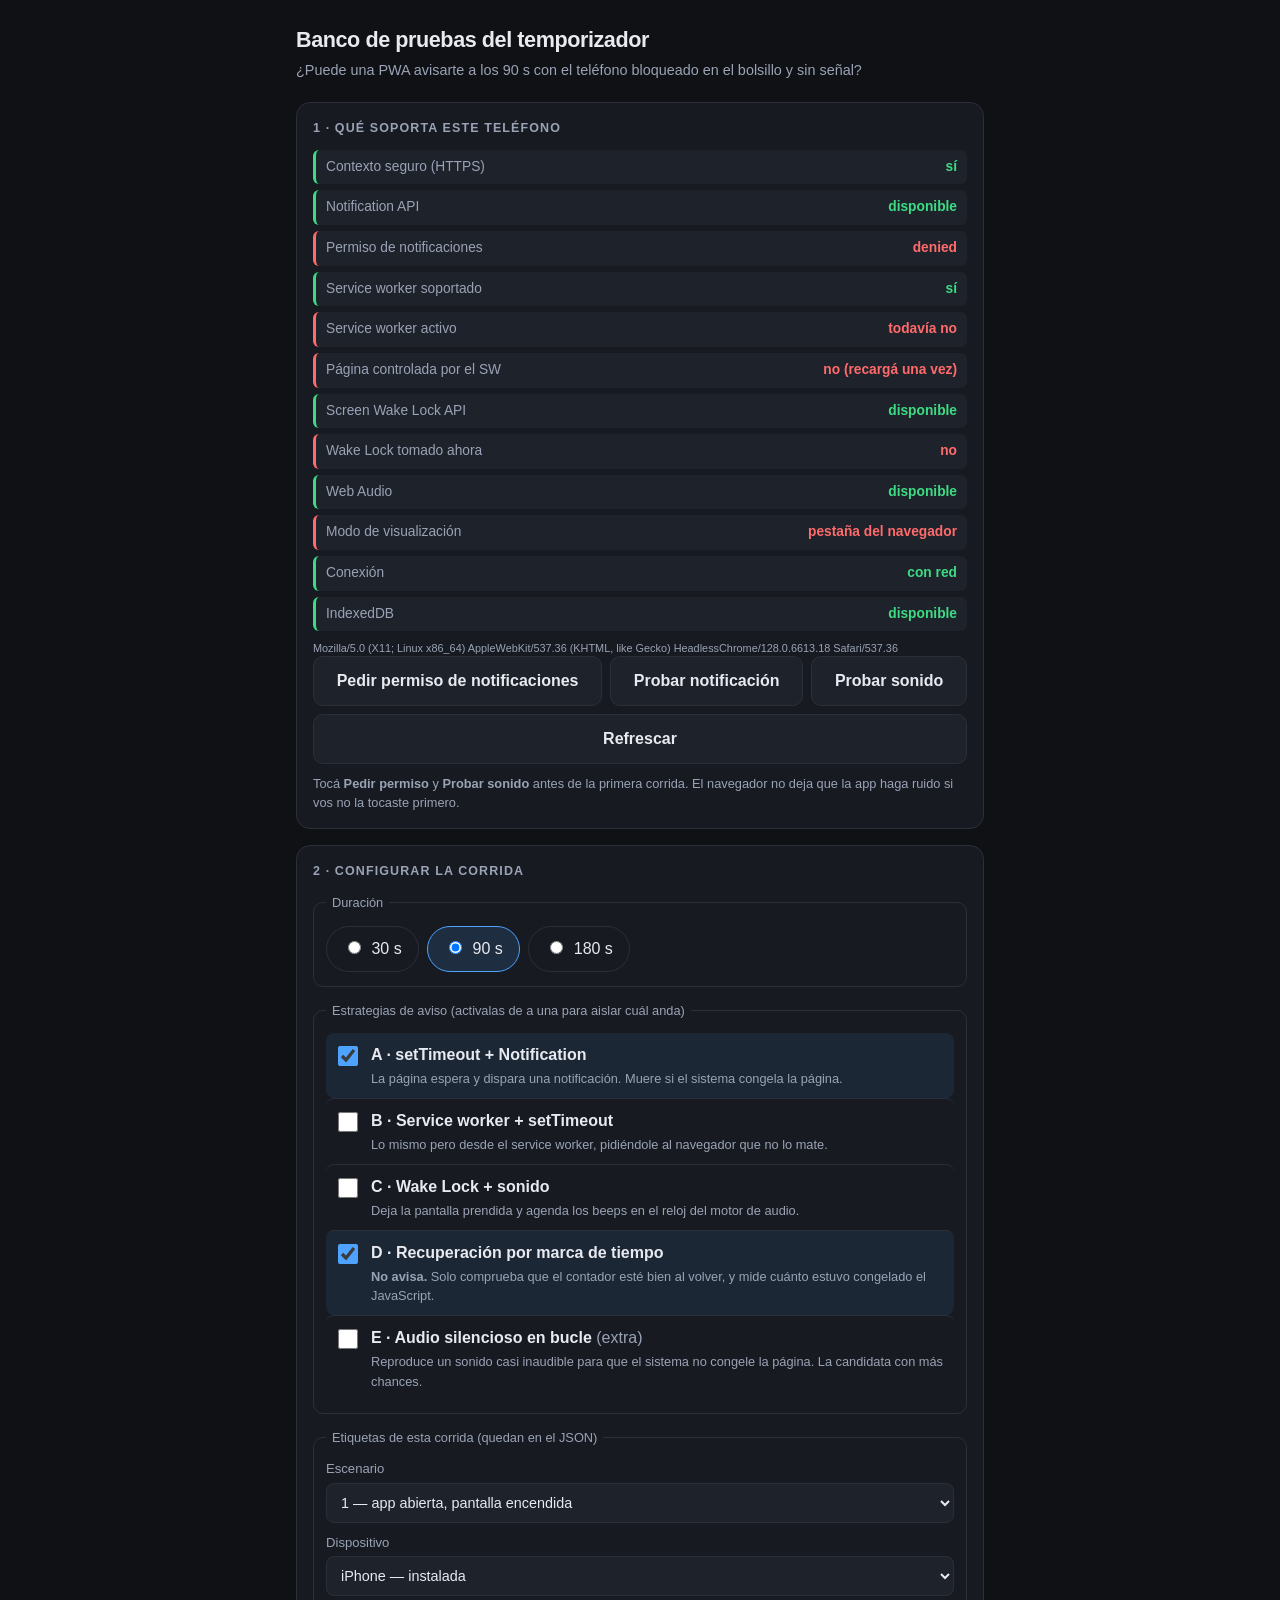
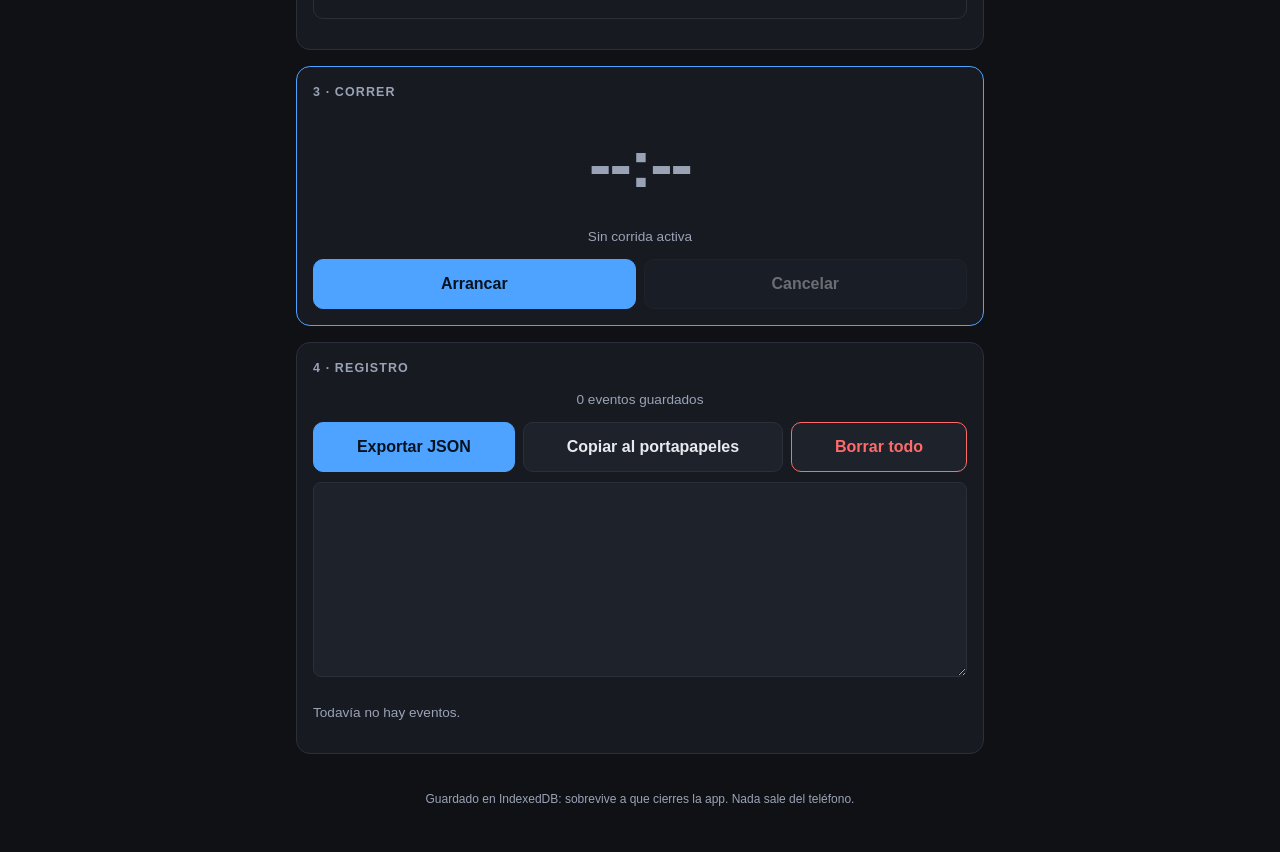
==== index.html @ a1825e1a "Banco de pruebas del temporizador de descanso en PWA Fase 0: antes de escribir codigo de producto ha" ====
<!DOCTYPE html>
<html lang="es-AR">
<head>
<meta charset="utf-8">
<meta name="viewport" content="width=device-width, initial-scale=1, viewport-fit=cover">
<title>Banco de pruebas — Temporizador</title>
<meta name="description" content="Banco de pruebas: ¿puede una PWA avisar a los 90 segundos con el teléfono bloqueado y sin señal?">

<link rel="manifest" href="manifest.webmanifest">
<link rel="stylesheet" href="styles.css">

<!-- iOS ignora buena parte del manifest. Estas tres etiquetas son las que hacen que,
     al agregarla a la pantalla de inicio en iPhone, abra sin la barra de Safari. -->
<meta name="apple-mobile-web-app-capable" content="yes">
<meta name="apple-mobile-web-app-status-bar-style" content="black-translucent">
<meta name="apple-mobile-web-app-title" content="Timer">
<link rel="apple-touch-icon" href="icons/icon-180.png">

<meta name="theme-color" content="#0f1115">
</head>
<body>

<header>
  <h1>Banco de pruebas del temporizador</h1>
  <p class="sub">¿Puede una PWA avisarte a los 90 s con el teléfono bloqueado en el bolsillo y sin señal?</p>
</header>

<!-- ================================================== 1. QUÉ SOPORTA ESTE TELÉFONO -->
<section>
  <h2>1 · Qué soporta este teléfono</h2>
  <div id="capacidades" class="caps"></div>
  <p class="agente" id="agente"></p>
  <div class="botonera">
    <button id="btnPermiso" class="sec">Pedir permiso de notificaciones</button>
    <button id="btnProbarNotif" class="sec">Probar notificación</button>
    <button id="btnProbarSonido" class="sec">Probar sonido</button>
    <button id="btnRefrescar" class="sec">Refrescar</button>
  </div>
  <p class="ayuda">
    Tocá <strong>Pedir permiso</strong> y <strong>Probar sonido</strong> antes de la primera corrida.
    El navegador no deja que la app haga ruido si vos no la tocaste primero.
  </p>
</section>

<!-- ============================================================ 2. CONFIGURACIÓN -->
<section>
  <h2>2 · Configurar la corrida</h2>

  <fieldset>
    <legend>Duración</legend>
    <label class="radio"><input type="radio" name="dur" value="30"> 30 s</label>
    <label class="radio"><input type="radio" name="dur" value="90" checked> 90 s</label>
    <label class="radio"><input type="radio" name="dur" value="180"> 180 s</label>
  </fieldset>

  <fieldset>
    <legend>Estrategias de aviso <span class="leve">(activalas de a una para aislar cuál anda)</span></legend>

    <label class="check">
      <input type="checkbox" id="estA" checked>
      <span><strong>A · setTimeout + Notification</strong>
      <em>La página espera y dispara una notificación. Muere si el sistema congela la página.</em></span>
    </label>

    <label class="check">
      <input type="checkbox" id="estB">
      <span><strong>B · Service worker + setTimeout</strong>
      <em>Lo mismo pero desde el service worker, pidiéndole al navegador que no lo mate.</em></span>
    </label>

    <label class="check">
      <input type="checkbox" id="estC">
      <span><strong>C · Wake Lock + sonido</strong>
      <em>Deja la pantalla prendida y agenda los beeps en el reloj del motor de audio.</em></span>
    </label>

    <label class="check">
      <input type="checkbox" id="estD" checked>
      <span><strong>D · Recuperación por marca de tiempo</strong>
      <em><strong>No avisa.</strong> Solo comprueba que el contador esté bien al volver, y mide cuánto estuvo congelado el JavaScript.</em></span>
    </label>

    <label class="check">
      <input type="checkbox" id="estE">
      <span><strong>E · Audio silencioso en bucle</strong> <span class="leve">(extra)</span>
      <em>Reproduce un sonido casi inaudible para que el sistema no congele la página. La candidata con más chances.</em></span>
    </label>
  </fieldset>

  <fieldset>
    <legend>Etiquetas de esta corrida <span class="leve">(quedan en el JSON)</span></legend>
    <label class="campo">Escenario
      <select id="escenario">
        <option value="1 — app abierta, pantalla encendida">1 — app abierta, pantalla encendida</option>
        <option value="2 — app abierta, pantalla bloqueada">2 — app abierta, pantalla bloqueada</option>
        <option value="3 — segundo plano, pantalla encendida">3 — segundo plano, pantalla encendida</option>
        <option value="4 — segundo plano, pantalla bloqueada">4 — segundo plano, pantalla bloqueada</option>
        <option value="5 — bloqueada, en el bolsillo, 5 min">5 — bloqueada, en el bolsillo, 5 min</option>
        <option value="6 — modo avión + pantalla bloqueada">6 — modo avión + pantalla bloqueada ★</option>
      </select>
    </label>
    <label class="campo">Dispositivo
      <select id="dispositivo">
        <option value="iPhone — instalada">iPhone — instalada</option>
        <option value="iPhone — pestaña Safari">iPhone — pestaña Safari</option>
        <option value="Android — instalada">Android — instalada</option>
        <option value="Android — pestaña Chrome">Android — pestaña Chrome</option>
        <option value="Escritorio">Escritorio</option>
      </select>
    </label>
  </fieldset>
</section>

<!-- ============================================================== 3. TEMPORIZADOR -->
<section class="destacada">
  <h2>3 · Correr</h2>
  <div id="contador" class="contador">--:--</div>
  <p id="sobrante" class="sobrante"></p>
  <p id="estadoCorrida" class="estado">Sin corrida activa</p>
  <div class="botonera">
    <button id="btnArrancar" class="principal">Arrancar</button>
    <button id="btnCancelar" class="sec" disabled>Cancelar</button>
  </div>

  <div id="avisoReanudacion" class="aviso" hidden></div>

  <div id="marcado" class="marcado" hidden>
    <h3>¿El teléfono te avisó?</h3>
    <p class="ayuda">
      El log sabe si el sistema <em>creó</em> la notificación. No sabe si vos la escuchaste
      con el teléfono en el bolsillo. Ese dato lo ponés vos y es el que decide todo.
    </p>
    <textarea id="notaMarcado" rows="2" placeholder="Nota opcional: qué pasó, qué escuchaste, cuánto tardó…"></textarea>
    <div class="botonera">
      <button id="btnSiAviso" class="ok">Sí, me avisó</button>
      <button id="btnNoAviso" class="mal">No, no me avisó</button>
    </div>
  </div>
</section>

<!-- ==================================================================== 4. REGISTRO -->
<section>
  <h2>4 · Registro</h2>
  <p class="estado" id="conteoLog">0 eventos guardados</p>
  <div class="botonera">
    <button id="btnExportar" class="principal">Exportar JSON</button>
    <button id="btnCopiar" class="sec">Copiar al portapapeles</button>
    <button id="btnBorrar" class="peligro">Borrar todo</button>
  </div>
  <p class="ayuda" id="avisoCopia"></p>
  <textarea id="volcado" rows="8" hidden readonly></textarea>
  <div id="log" class="log"></div>
</section>

<footer>
  <p>Guardado en IndexedDB: sobrevive a que cierres la app. Nada sale del teléfono.</p>
</footer>

<script src="db.js"></script>
<script src="app.js"></script>
</body>
</html>
---- styles.css ----
/* styles.css — oscuro, tipografía grande, pensado para leerse de reojo en el gimnasio. */

:root {
  --fondo: #0f1115;
  --panel: #171a21;
  --panel2: #1e222b;
  --borde: #2a2f3a;
  --texto: #e8eaf0;
  --tenue: #9aa3b5;
  --acento: #4da3ff;
  --ok: #3ddc84;
  --mal: #ff6b6b;
  --alerta: #ffc84d;
}

* { box-sizing: border-box; }

body {
  margin: 0;
  padding: 16px 16px calc(32px + env(safe-area-inset-bottom));
  background: var(--fondo);
  color: var(--texto);
  font: 16px/1.5 -apple-system, BlinkMacSystemFont, "Segoe UI", Roboto, sans-serif;
  max-width: 720px;
  margin-inline: auto;
  -webkit-text-size-adjust: 100%;
}

header { padding: 8px 0 4px; }
h1 { font-size: 1.35rem; margin: 0 0 4px; letter-spacing: -0.02em; }
.sub { margin: 0; color: var(--tenue); font-size: 0.9rem; }

section {
  background: var(--panel);
  border: 1px solid var(--borde);
  border-radius: 14px;
  padding: 16px;
  margin: 16px 0;
}
section.destacada { border-color: var(--acento); }

h2 {
  font-size: 0.78rem;
  text-transform: uppercase;
  letter-spacing: 0.09em;
  color: var(--tenue);
  margin: 0 0 12px;
  font-weight: 600;
}
h3 { font-size: 1rem; margin: 0 0 6px; }

/* ------------------------------------------------------------- capacidades */

.caps { display: grid; gap: 6px; }
.cap {
  display: flex;
  justify-content: space-between;
  align-items: baseline;
  gap: 10px;
  background: var(--panel2);
  border-left: 3px solid var(--borde);
  border-radius: 6px;
  padding: 7px 10px;
  font-size: 0.86rem;
}
.cap.ok { border-left-color: var(--ok); }
.cap.no { border-left-color: var(--mal); }
.cap-n { color: var(--tenue); }
.cap-v { font-weight: 600; text-align: right; font-variant-numeric: tabular-nums; }
.cap.ok .cap-v { color: var(--ok); }
.cap.no .cap-v { color: var(--mal); }

.agente {
  font-size: 0.68rem;
  color: var(--tenue);
  word-break: break-all;
  margin: 10px 0 0;
  line-height: 1.35;
}

/* --------------------------------------------------------------- formulario */

fieldset {
  border: 1px solid var(--borde);
  border-radius: 10px;
  padding: 12px;
  margin: 0 0 14px;
}
legend { font-size: 0.8rem; color: var(--tenue); padding: 0 6px; }
.leve { color: var(--tenue); font-weight: 400; }

.radio {
  display: inline-block;
  padding: 10px 16px;
  margin: 2px 4px 2px 0;
  border: 1px solid var(--borde);
  border-radius: 999px;
  cursor: pointer;
  font-variant-numeric: tabular-nums;
}
.radio:has(input:checked) { border-color: var(--acento); background: rgba(77, 163, 255, 0.14); }
.radio input { margin-right: 6px; }

.check {
  display: flex;
  gap: 10px;
  align-items: flex-start;
  padding: 10px 8px;
  border-radius: 8px;
  cursor: pointer;
}
.check + .check { border-top: 1px solid var(--borde); }
.check:has(input:checked) { background: rgba(77, 163, 255, 0.09); }
.check input { margin-top: 3px; width: 20px; height: 20px; flex: none; accent-color: var(--acento); }
.check em { display: block; color: var(--tenue); font-size: 0.8rem; font-style: normal; margin-top: 2px; }

.campo { display: block; margin-bottom: 10px; font-size: 0.82rem; color: var(--tenue); }
select, textarea {
  display: block;
  width: 100%;
  margin-top: 4px;
  padding: 10px;
  background: var(--panel2);
  color: var(--texto);
  border: 1px solid var(--borde);
  border-radius: 8px;
  font: inherit;
  font-size: 0.9rem;
}

/* ---------------------------------------------------------------- contador */

.contador {
  font-size: 4.2rem;
  font-weight: 700;
  text-align: center;
  font-variant-numeric: tabular-nums;
  letter-spacing: -0.03em;
  margin: 6px 0;
  color: var(--tenue);
}
.contador.corriendo { color: var(--acento); }
.contador.vencido { color: var(--mal); }
.sobrante, .estado { text-align: center; color: var(--tenue); font-size: 0.85rem; margin: 0 0 12px; }

/* ----------------------------------------------------------------- botones */

.botonera { display: flex; flex-wrap: wrap; gap: 8px; }
button {
  flex: 1 1 auto;
  min-width: 120px;
  min-height: 48px;
  padding: 12px 16px;
  border-radius: 10px;
  border: 1px solid var(--borde);
  background: var(--panel2);
  color: var(--texto);
  font: inherit;
  font-weight: 600;
  cursor: pointer;
}
button:active { transform: translateY(1px); }
button:disabled { opacity: 0.4; cursor: not-allowed; }
button.principal { background: var(--acento); border-color: var(--acento); color: #06121f; }
button.ok { background: var(--ok); border-color: var(--ok); color: #05210f; }
button.mal { background: var(--mal); border-color: var(--mal); color: #2a0808; }
button.peligro { color: var(--mal); border-color: var(--mal); }

.ayuda { color: var(--tenue); font-size: 0.8rem; margin: 10px 0 0; }

/* ------------------------------------------------------------------ avisos */

.aviso {
  background: rgba(255, 200, 77, 0.12);
  border: 1px solid var(--alerta);
  border-radius: 10px;
  padding: 12px;
  margin: 12px 0;
  font-size: 0.88rem;
  line-height: 1.6;
}
.marcado {
  background: var(--panel2);
  border: 1px solid var(--alerta);
  border-radius: 10px;
  padding: 14px;
  margin-top: 12px;
}

/* -------------------------------------------------------------------- log */

.log { margin-top: 12px; display: grid; gap: 4px; }
.vacio { color: var(--tenue); font-size: 0.85rem; }

.ev {
  background: var(--panel2);
  border-left: 3px solid var(--borde);
  border-radius: 6px;
  padding: 7px 10px;
  font-size: 0.8rem;
}
.ev.tipo-disparo { border-left-color: var(--ok); }
.ev.tipo-error,
.ev.tipo-sw_no_disparo { border-left-color: var(--mal); }
.ev.tipo-inicio { border-left-color: var(--acento); }
.ev.tipo-reanudacion,
.ev.tipo-veredicto_humano { border-left-color: var(--alerta); }

.ev-cab { display: flex; flex-wrap: wrap; gap: 6px; align-items: center; }
.ev-hora { color: var(--tenue); font-variant-numeric: tabular-nums; font-size: 0.75rem; }
.ev-tipo { font-weight: 700; }
.ev-det { color: var(--tenue); margin-top: 3px; line-height: 1.4; }

.tag {
  font-size: 0.68rem;
  padding: 1px 7px;
  border-radius: 999px;
  border: 1px solid var(--borde);
  font-weight: 600;
}
.tag.bien { color: var(--ok); border-color: var(--ok); }
.tag.mal { color: var(--mal); border-color: var(--mal); }
.tag.origen { color: var(--tenue); }
.tag.est-A, .tag.est-B, .tag.est-C, .tag.est-D, .tag.est-E {
  color: var(--acento);
  border-color: var(--acento);
}

footer { color: var(--tenue); font-size: 0.75rem; text-align: center; padding: 8px 0 0; }

@media (prefers-color-scheme: light) {
  /* A propósito no cambia: el banco de pruebas se usa siempre en oscuro para que el
     contador se lea igual en el gimnasio a cualquier hora. */
}
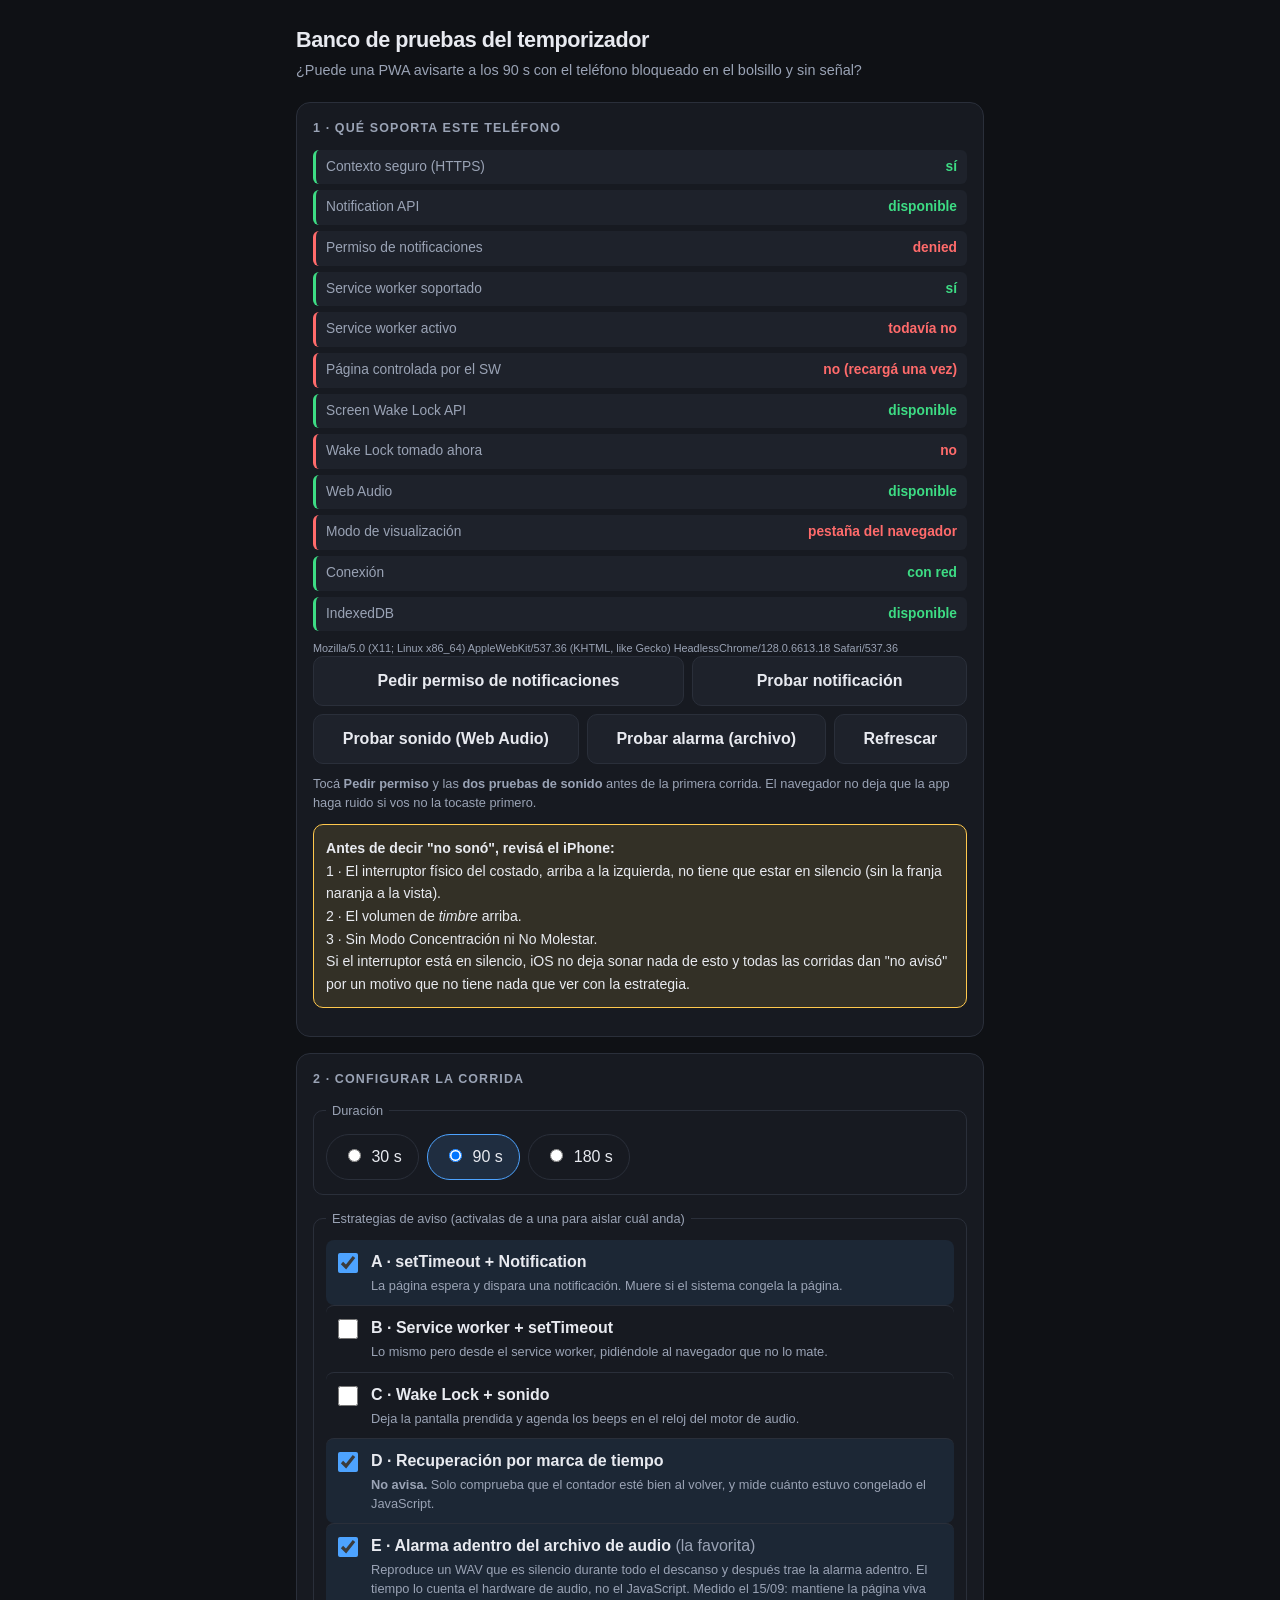
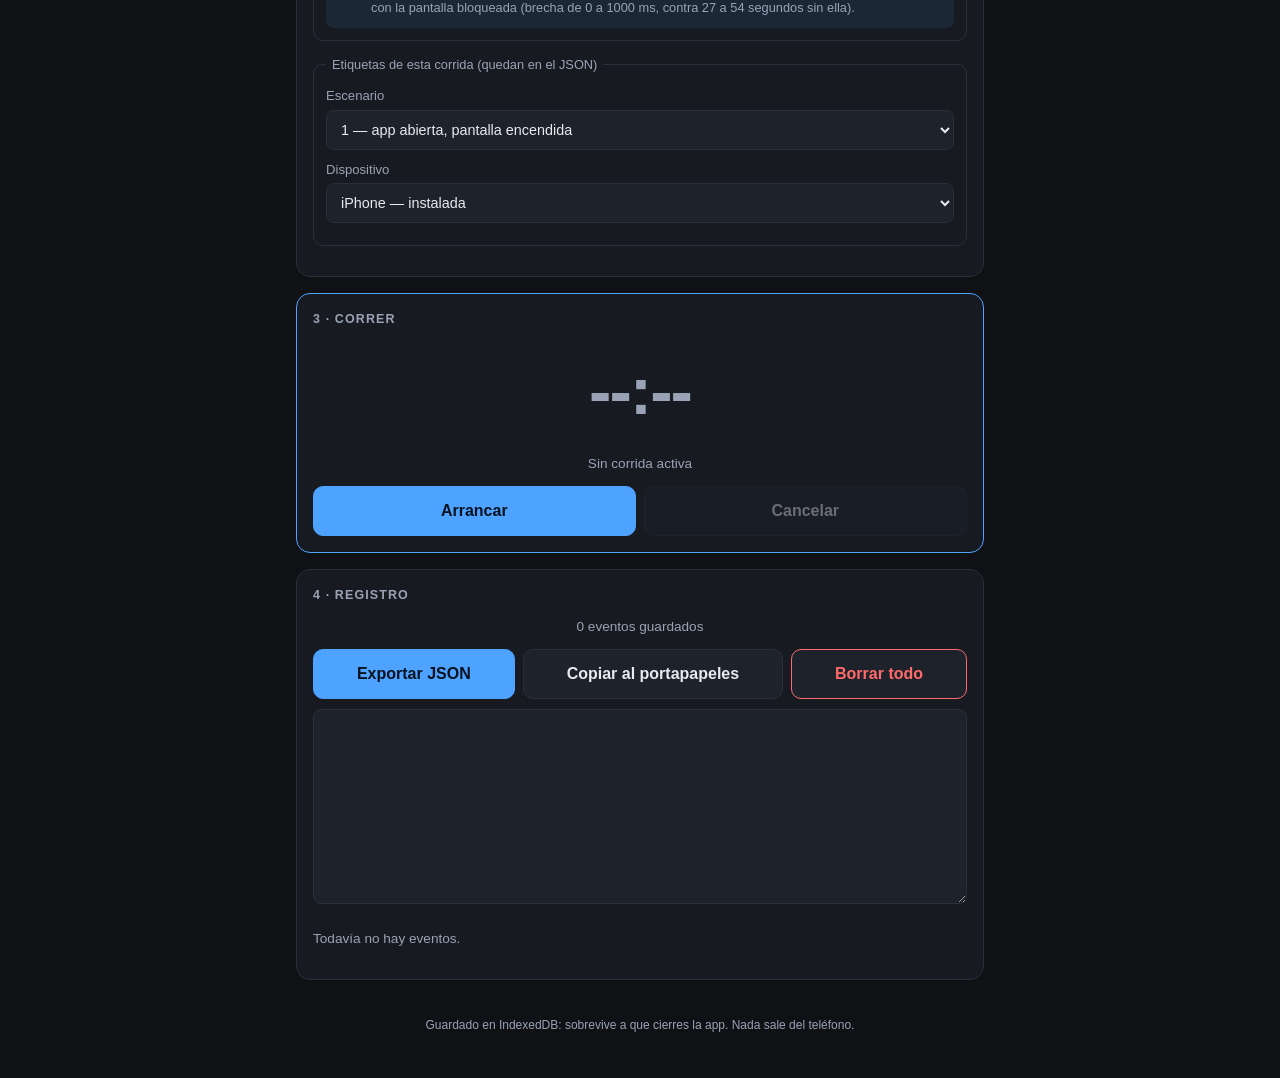
==== commit 957e12b1: "Estrategia E: meter la alarma adentro del archivo de audio La primera tanda de mediciones (iPhone iO" ====
--- a/index.html
+++ b/index.html
@@ -33,13 +33,23 @@
   <div class="botonera">
     <button id="btnPermiso" class="sec">Pedir permiso de notificaciones</button>
     <button id="btnProbarNotif" class="sec">Probar notificación</button>
-    <button id="btnProbarSonido" class="sec">Probar sonido</button>
+    <button id="btnProbarSonido" class="sec">Probar sonido (Web Audio)</button>
+    <button id="btnProbarAlarma" class="sec">Probar alarma (archivo)</button>
     <button id="btnRefrescar" class="sec">Refrescar</button>
   </div>
   <p class="ayuda">
-    Tocá <strong>Pedir permiso</strong> y <strong>Probar sonido</strong> antes de la primera corrida.
-    El navegador no deja que la app haga ruido si vos no la tocaste primero.
+    Tocá <strong>Pedir permiso</strong> y las <strong>dos pruebas de sonido</strong> antes de la
+    primera corrida. El navegador no deja que la app haga ruido si vos no la tocaste primero.
   </p>
+  <div class="aviso">
+    <strong>Antes de decir "no sonó", revisá el iPhone:</strong><br>
+    1 · El interruptor físico del costado, arriba a la izquierda, no tiene que estar en silencio
+    (sin la franja naranja a la vista).<br>
+    2 · El volumen de <em>timbre</em> arriba.<br>
+    3 · Sin Modo Concentración ni No Molestar.<br>
+    Si el interruptor está en silencio, iOS no deja sonar nada de esto y todas las corridas
+    dan "no avisó" por un motivo que no tiene nada que ver con la estrategia.
+  </div>
 </section>
 
 <!-- ============================================================ 2. CONFIGURACIÓN -->
@@ -81,9 +91,11 @@
     </label>
 
     <label class="check">
-      <input type="checkbox" id="estE">
-      <span><strong>E · Audio silencioso en bucle</strong> <span class="leve">(extra)</span>
-      <em>Reproduce un sonido casi inaudible para que el sistema no congele la página. La candidata con más chances.</em></span>
+      <input type="checkbox" id="estE" checked>
+      <span><strong>E · Alarma adentro del archivo de audio</strong> <span class="leve">(la favorita)</span>
+      <em>Reproduce un WAV que es silencio durante todo el descanso y después trae la alarma adentro.
+      El tiempo lo cuenta el hardware de audio, no el JavaScript. Medido el 15/09: mantiene la página
+      viva con la pantalla bloqueada (brecha de 0 a 1000 ms, contra 27 a 54 segundos sin ella).</em></span>
     </label>
   </fieldset>
 
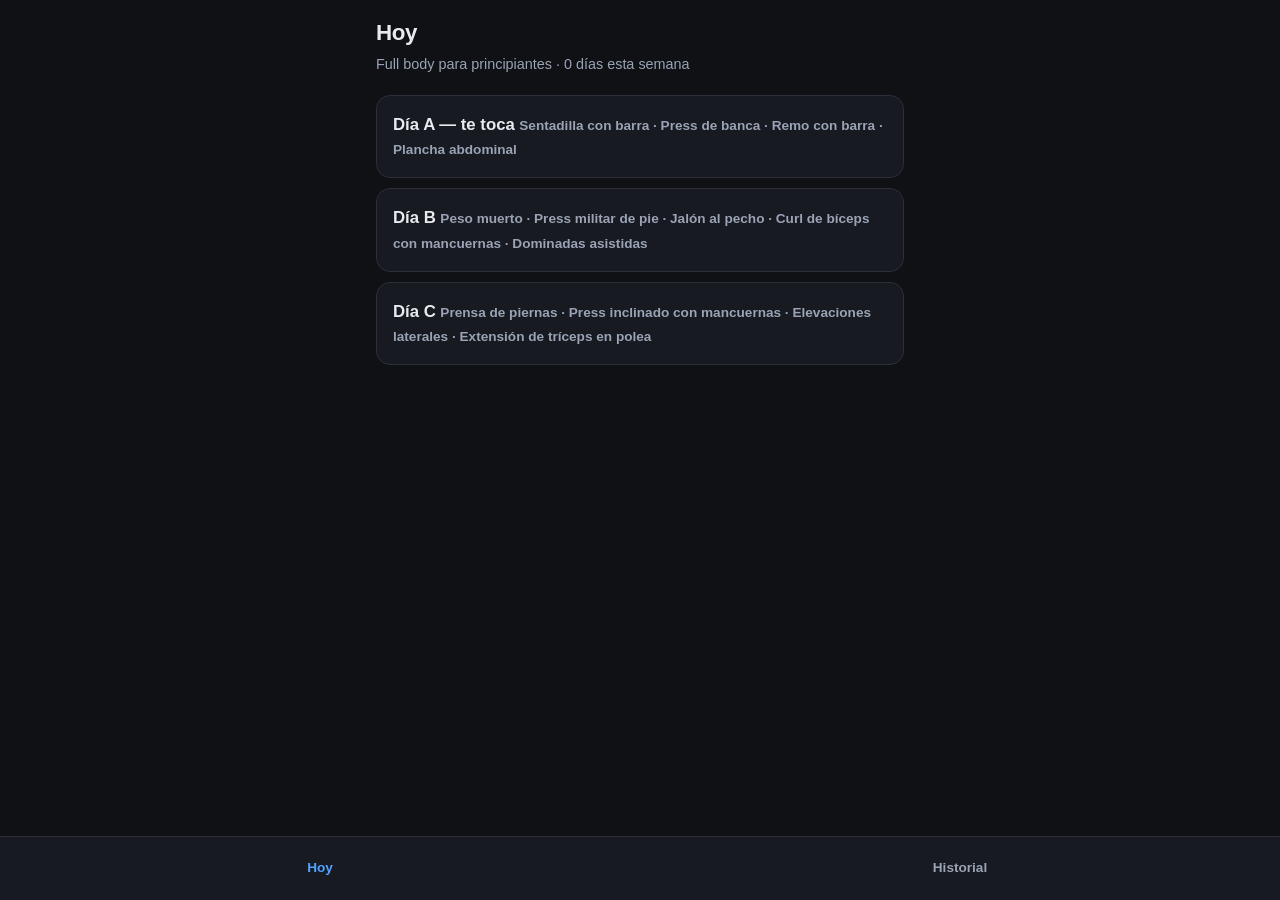
==== commit 96f93587: "Pantalla de sesion, con el temporizador aislado Primera pantalla del producto. El banco de pruebas s" ====
--- a/index.html
+++ b/index.html
@@ -3,172 +3,42 @@
 <head>
 <meta charset="utf-8">
 <meta name="viewport" content="width=device-width, initial-scale=1, viewport-fit=cover">
-<title>Banco de pruebas — Temporizador</title>
-<meta name="description" content="Banco de pruebas: ¿puede una PWA avisar a los 90 segundos con el teléfono bloqueado y sin señal?">
+<title>FitApp</title>
+<meta name="description" content="Registrá tus entrenamientos. Funciona sin señal.">
 
 <link rel="manifest" href="manifest.webmanifest">
-<link rel="stylesheet" href="styles.css">
+<link rel="stylesheet" href="estilos.css">
 
-<!-- iOS ignora buena parte del manifest. Estas tres etiquetas son las que hacen que,
-     al agregarla a la pantalla de inicio en iPhone, abra sin la barra de Safari. -->
+<!-- iOS ignora buena parte del manifest. Estas son las que hacen que, al agregarla a la
+     pantalla de inicio en iPhone, abra sin la barra de Safari. -->
 <meta name="apple-mobile-web-app-capable" content="yes">
 <meta name="apple-mobile-web-app-status-bar-style" content="black-translucent">
-<meta name="apple-mobile-web-app-title" content="Timer">
+<meta name="apple-mobile-web-app-title" content="FitApp">
 <link rel="apple-touch-icon" href="icons/icon-180.png">
-
 <meta name="theme-color" content="#0f1115">
 </head>
 <body>
 
-<header>
-  <h1>Banco de pruebas del temporizador</h1>
-  <p class="sub">¿Puede una PWA avisarte a los 90 s con el teléfono bloqueado en el bolsillo y sin señal?</p>
-</header>
+<div id="cargando" class="cargando">Cargando…</div>
 
-<!-- ================================================== 1. QUÉ SOPORTA ESTE TELÉFONO -->
-<section>
-  <h2>1 · Qué soporta este teléfono</h2>
-  <div id="capacidades" class="caps"></div>
-  <p class="agente" id="agente"></p>
-  <div class="botonera">
-    <button id="btnPermiso" class="sec">Pedir permiso de notificaciones</button>
-    <button id="btnProbarNotif" class="sec">Probar notificación</button>
-    <button id="btnProbarSonido" class="sec">Probar sonido (Web Audio)</button>
-    <button id="btnProbarAlarma" class="sec">Probar alarma (archivo)</button>
-    <button id="btnRefrescar" class="sec">Refrescar</button>
-  </div>
-  <p class="ayuda">
-    Tocá <strong>Pedir permiso</strong> y las <strong>dos pruebas de sonido</strong> antes de la
-    primera corrida. El navegador no deja que la app haga ruido si vos no la tocaste primero.
-  </p>
-  <div class="aviso">
-    <strong>Antes de decir "no sonó", revisá el iPhone:</strong><br>
-    1 · El interruptor físico del costado, arriba a la izquierda, no tiene que estar en silencio
-    (sin la franja naranja a la vista).<br>
-    2 · El volumen de <em>timbre</em> arriba.<br>
-    3 · Sin Modo Concentración ni No Molestar.<br>
-    Si el interruptor está en silencio, iOS no deja sonar nada de esto y todas las corridas
-    dan "no avisó" por un motivo que no tiene nada que ver con la estrategia.
-  </div>
-</section>
+<div id="error" class="error-fatal" hidden></div>
 
-<!-- ============================================================ 2. CONFIGURACIÓN -->
-<section>
-  <h2>2 · Configurar la corrida</h2>
+<main id="app" hidden>
+  <!-- Pantalla 1 · Elegir qué entrenar hoy -->
+  <section id="pantalla-hoy" class="pantalla"></section>
 
-  <fieldset>
-    <legend>Duración</legend>
-    <label class="radio"><input type="radio" name="dur" value="30"> 30 s</label>
-    <label class="radio"><input type="radio" name="dur" value="90" checked> 90 s</label>
-    <label class="radio"><input type="radio" name="dur" value="180"> 180 s</label>
-  </fieldset>
+  <!-- Pantalla 2 · La sesión en curso. Es la que importa. -->
+  <section id="pantalla-sesion" class="pantalla" hidden></section>
 
-  <fieldset>
-    <legend>Estrategias de aviso <span class="leve">(activalas de a una para aislar cuál anda)</span></legend>
+  <!-- Pantalla 3 · Historial -->
+  <section id="pantalla-historial" class="pantalla" hidden></section>
+</main>
 
-    <label class="check">
-      <input type="checkbox" id="estA" checked>
-      <span><strong>A · setTimeout + Notification</strong>
-      <em>La página espera y dispara una notificación. Muere si el sistema congela la página.</em></span>
-    </label>
+<nav id="navegacion" class="nav" hidden>
+  <button type="button" data-ir="hoy" class="nav-boton activo">Hoy</button>
+  <button type="button" data-ir="historial" class="nav-boton">Historial</button>
+</nav>
 
-    <label class="check">
-      <input type="checkbox" id="estB">
-      <span><strong>B · Service worker + setTimeout</strong>
-      <em>Lo mismo pero desde el service worker, pidiéndole al navegador que no lo mate.</em></span>
-    </label>
-
-    <label class="check">
-      <input type="checkbox" id="estC">
-      <span><strong>C · Wake Lock + sonido</strong>
-      <em>Deja la pantalla prendida y agenda los beeps en el reloj del motor de audio.</em></span>
-    </label>
-
-    <label class="check">
-      <input type="checkbox" id="estD" checked>
-      <span><strong>D · Recuperación por marca de tiempo</strong>
-      <em><strong>No avisa.</strong> Solo comprueba que el contador esté bien al volver, y mide cuánto estuvo congelado el JavaScript.</em></span>
-    </label>
-
-    <label class="check">
-      <input type="checkbox" id="estE" checked>
-      <span><strong>E · Alarma adentro del archivo de audio</strong> <span class="leve">(la favorita)</span>
-      <em>Reproduce un WAV que es silencio durante todo el descanso y después trae la alarma adentro.
-      El tiempo lo cuenta el hardware de audio, no el JavaScript. Medido el 15/09: mantiene la página
-      viva con la pantalla bloqueada (brecha de 0 a 1000 ms, contra 27 a 54 segundos sin ella).</em></span>
-    </label>
-  </fieldset>
-
-  <fieldset>
-    <legend>Etiquetas de esta corrida <span class="leve">(quedan en el JSON)</span></legend>
-    <label class="campo">Escenario
-      <select id="escenario">
-        <option value="1 — app abierta, pantalla encendida">1 — app abierta, pantalla encendida</option>
-        <option value="2 — app abierta, pantalla bloqueada">2 — app abierta, pantalla bloqueada</option>
-        <option value="3 — segundo plano, pantalla encendida">3 — segundo plano, pantalla encendida</option>
-        <option value="4 — segundo plano, pantalla bloqueada">4 — segundo plano, pantalla bloqueada</option>
-        <option value="5 — bloqueada, en el bolsillo, 5 min">5 — bloqueada, en el bolsillo, 5 min</option>
-        <option value="6 — modo avión + pantalla bloqueada">6 — modo avión + pantalla bloqueada ★</option>
-      </select>
-    </label>
-    <label class="campo">Dispositivo
-      <select id="dispositivo">
-        <option value="iPhone — instalada">iPhone — instalada</option>
-        <option value="iPhone — pestaña Safari">iPhone — pestaña Safari</option>
-        <option value="Android — instalada">Android — instalada</option>
-        <option value="Android — pestaña Chrome">Android — pestaña Chrome</option>
-        <option value="Escritorio">Escritorio</option>
-      </select>
-    </label>
-  </fieldset>
-</section>
-
-<!-- ============================================================== 3. TEMPORIZADOR -->
-<section class="destacada">
-  <h2>3 · Correr</h2>
-  <div id="contador" class="contador">--:--</div>
-  <p id="sobrante" class="sobrante"></p>
-  <p id="estadoCorrida" class="estado">Sin corrida activa</p>
-  <div class="botonera">
-    <button id="btnArrancar" class="principal">Arrancar</button>
-    <button id="btnCancelar" class="sec" disabled>Cancelar</button>
-  </div>
-
-  <div id="avisoReanudacion" class="aviso" hidden></div>
-
-  <div id="marcado" class="marcado" hidden>
-    <h3>¿El teléfono te avisó?</h3>
-    <p class="ayuda">
-      El log sabe si el sistema <em>creó</em> la notificación. No sabe si vos la escuchaste
-      con el teléfono en el bolsillo. Ese dato lo ponés vos y es el que decide todo.
-    </p>
-    <textarea id="notaMarcado" rows="2" placeholder="Nota opcional: qué pasó, qué escuchaste, cuánto tardó…"></textarea>
-    <div class="botonera">
-      <button id="btnSiAviso" class="ok">Sí, me avisó</button>
-      <button id="btnNoAviso" class="mal">No, no me avisó</button>
-    </div>
-  </div>
-</section>
-
-<!-- ==================================================================== 4. REGISTRO -->
-<section>
-  <h2>4 · Registro</h2>
-  <p class="estado" id="conteoLog">0 eventos guardados</p>
-  <div class="botonera">
-    <button id="btnExportar" class="principal">Exportar JSON</button>
-    <button id="btnCopiar" class="sec">Copiar al portapapeles</button>
-    <button id="btnBorrar" class="peligro">Borrar todo</button>
-  </div>
-  <p class="ayuda" id="avisoCopia"></p>
-  <textarea id="volcado" rows="8" hidden readonly></textarea>
-  <div id="log" class="log"></div>
-</section>
-
-<footer>
-  <p>Guardado en IndexedDB: sobrevive a que cierres la app. Nada sale del teléfono.</p>
-</footer>
-
-<script src="db.js"></script>
-<script src="app.js"></script>
+<script type="module" src="app.js"></script>
 </body>
 </html>
--- a/estilos.css
+++ b/estilos.css
@@ -0,0 +1,330 @@
+/*
+ * estilos.css — Pensado para usarse de pie, en un gimnasio, con las manos transpiradas.
+ *
+ * Tres reglas que gobiernan todo lo de abajo:
+ *   1. Nada que haya que tocar mide menos de 48 px. Un dedo con la mano sudada no acierta
+ *      a un botón chico, y cada error es un motivo más para dejar de registrar.
+ *   2. Los números grandes y en fuente tabular, para leerlos de reojo entre series.
+ *   3. Oscuro siempre. El gimnasio tiene luz mala y el celular se mira a media luz.
+ */
+
+:root {
+  --fondo: #0f1115;
+  --panel: #171a21;
+  --panel2: #1e222b;
+  --borde: #2a2f3a;
+  --texto: #e8eaf0;
+  --tenue: #9aa3b5;
+  --acento: #4da3ff;
+  --ok: #3ddc84;
+  --mal: #ff6b6b;
+  --alerta: #ffc84d;
+  --alto-nav: 64px;
+}
+
+* { box-sizing: border-box; -webkit-tap-highlight-color: transparent; }
+
+body {
+  margin: 0;
+  padding: 0 0 calc(var(--alto-nav) + env(safe-area-inset-bottom));
+  background: var(--fondo);
+  color: var(--texto);
+  font: 16px/1.5 -apple-system, BlinkMacSystemFont, "Segoe UI", Roboto, sans-serif;
+  -webkit-text-size-adjust: 100%;
+  overscroll-behavior-y: contain;
+}
+
+.pantalla {
+  max-width: 560px;
+  margin-inline: auto;
+  padding: 16px 16px 24px;
+}
+
+.cargando, .error-fatal {
+  padding: 32px 16px;
+  text-align: center;
+  color: var(--tenue);
+}
+.error-fatal {
+  color: var(--mal);
+  text-align: left;
+  max-width: 560px;
+  margin-inline: auto;
+  line-height: 1.6;
+}
+
+h1 { font-size: 1.4rem; margin: 0 0 4px; letter-spacing: -0.02em; }
+h2 { font-size: 1.05rem; margin: 0 0 8px; }
+.sub { margin: 0 0 20px; color: var(--tenue); font-size: 0.9rem; }
+
+/* ------------------------------------------------------------------ botones */
+
+button {
+  font: inherit;
+  font-weight: 600;
+  color: var(--texto);
+  background: var(--panel2);
+  border: 1px solid var(--borde);
+  border-radius: 12px;
+  min-height: 48px;
+  padding: 12px 16px;
+  cursor: pointer;
+}
+button:active { transform: translateY(1px); }
+button:disabled { opacity: 0.4; }
+
+.principal {
+  background: var(--acento);
+  border-color: var(--acento);
+  color: #06121f;
+}
+.ancho { width: 100%; }
+.fila-botones { display: flex; gap: 8px; }
+.fila-botones > * { flex: 1; }
+
+/* ------------------------------------------------------- tarjetas de la lista */
+
+.tarjeta {
+  display: block;
+  width: 100%;
+  text-align: left;
+  background: var(--panel);
+  border: 1px solid var(--borde);
+  border-radius: 14px;
+  padding: 16px;
+  margin-bottom: 10px;
+}
+.tarjeta-titulo { font-size: 1.05rem; font-weight: 700; }
+.tarjeta-detalle { color: var(--tenue); font-size: 0.85rem; margin-top: 4px; }
+
+/* ==========================================================================
+   LA PANTALLA DE SESIÓN
+   ========================================================================== */
+
+.cabecera-sesion {
+  display: flex;
+  justify-content: space-between;
+  align-items: center;
+  gap: 12px;
+  margin-bottom: 4px;
+}
+.cabecera-sesion button { min-height: 40px; padding: 8px 12px; font-size: 0.85rem; }
+
+.progreso {
+  color: var(--tenue);
+  font-size: 0.8rem;
+  text-transform: uppercase;
+  letter-spacing: 0.08em;
+  font-weight: 600;
+}
+
+.barra-progreso {
+  height: 4px;
+  background: var(--borde);
+  border-radius: 999px;
+  overflow: hidden;
+  margin: 10px 0 20px;
+}
+.barra-progreso > div { height: 100%; background: var(--acento); transition: width 0.3s; }
+
+.nombre-ejercicio { font-size: 1.5rem; font-weight: 700; letter-spacing: -0.02em; margin: 0; }
+.plan-ejercicio { color: var(--tenue); font-size: 0.9rem; margin: 4px 0 0; }
+
+.sugerencia {
+  background: rgba(77, 163, 255, 0.1);
+  border: 1px solid rgba(77, 163, 255, 0.35);
+  border-radius: 12px;
+  padding: 12px 14px;
+  margin: 16px 0;
+  font-size: 0.9rem;
+  line-height: 1.5;
+}
+.sugerencia.advertencia {
+  background: rgba(255, 200, 77, 0.1);
+  border-color: var(--alerta);
+}
+
+/* --- Las series ya hechas, como fichas chicas --- */
+
+.series-hechas { display: flex; flex-wrap: wrap; gap: 6px; margin-bottom: 16px; }
+.serie-hecha {
+  background: var(--panel2);
+  border: 1px solid var(--borde);
+  border-left: 3px solid var(--ok);
+  border-radius: 8px;
+  padding: 6px 10px;
+  font-size: 0.85rem;
+  font-variant-numeric: tabular-nums;
+}
+.serie-hecha .n { color: var(--tenue); margin-right: 6px; }
+
+/* --- La tarjeta de la serie que toca. El corazón de la app. --- */
+
+.serie-actual {
+  background: var(--panel);
+  border: 1px solid var(--borde);
+  border-radius: 16px;
+  padding: 16px;
+}
+
+.serie-numero {
+  color: var(--tenue);
+  font-size: 0.8rem;
+  text-transform: uppercase;
+  letter-spacing: 0.08em;
+  font-weight: 600;
+  margin-bottom: 12px;
+}
+
+.valores { display: flex; gap: 10px; margin-bottom: 14px; }
+
+.valor {
+  flex: 1;
+  background: var(--panel2);
+  border: 1px solid var(--borde);
+  border-radius: 12px;
+  padding: 10px;
+  text-align: center;
+}
+.valor-etiqueta {
+  color: var(--tenue);
+  font-size: 0.7rem;
+  text-transform: uppercase;
+  letter-spacing: 0.08em;
+  font-weight: 600;
+}
+
+/* El número es un botón: tocarlo abre el teclado, pero es la SALIDA DE EMERGENCIA.
+   El camino normal son los botones + y −, que no obligan a escribir nada. */
+.valor-numero {
+  display: block;
+  width: 100%;
+  background: none;
+  border: none;
+  padding: 2px 0;
+  font-size: 2rem;
+  font-weight: 700;
+  font-variant-numeric: tabular-nums;
+  letter-spacing: -0.02em;
+  min-height: auto;
+}
+.valor-numero .unidad { font-size: 0.9rem; font-weight: 600; color: var(--tenue); margin-left: 2px; }
+
+.valor-entrada {
+  width: 100%;
+  background: var(--fondo);
+  border: 2px solid var(--acento);
+  border-radius: 8px;
+  color: var(--texto);
+  font: inherit;
+  font-size: 1.5rem;
+  font-weight: 700;
+  text-align: center;
+  padding: 6px;
+}
+
+.pasos { display: flex; gap: 6px; margin-top: 6px; }
+.paso {
+  flex: 1;
+  min-height: 44px;
+  padding: 8px;
+  font-size: 1.1rem;
+  font-weight: 700;
+  border-radius: 10px;
+}
+.paso:disabled { opacity: 0.25; }
+
+/* El botón que se toca una vez por serie. Tiene que ser el más grande de la pantalla. */
+.confirmar {
+  width: 100%;
+  min-height: 64px;
+  font-size: 1.15rem;
+  background: var(--ok);
+  border-color: var(--ok);
+  color: #05210f;
+  border-radius: 14px;
+}
+
+.por-lado {
+  color: var(--tenue);
+  font-size: 0.78rem;
+  text-align: center;
+  margin: 10px 0 0;
+}
+
+/* --- Los tres botones de esfuerzo, al terminar el ejercicio --- */
+
+.esfuerzo { background: var(--panel); border: 1px solid var(--alerta); border-radius: 16px; padding: 16px; }
+.esfuerzo h2 { margin-bottom: 4px; }
+.esfuerzo .sub { margin-bottom: 14px; }
+.esfuerzo-botones { display: flex; flex-direction: column; gap: 8px; }
+.esfuerzo-botones button { min-height: 56px; text-align: left; padding-left: 18px; }
+.esfuerzo-botones .detalle { display: block; font-weight: 400; font-size: 0.8rem; color: var(--tenue); }
+
+/* --- El momento del descanso ---
+   PROVISORIO A PROPÓSITO. El diseño definitivo depende de si la alarma aguanta con el
+   teléfono en el bolsillo en Android. Hoy solo muestra la cuenta y deja cerrarla. */
+
+.descanso {
+  position: fixed;
+  left: 0; right: 0;
+  bottom: calc(var(--alto-nav) + env(safe-area-inset-bottom));
+  background: var(--panel2);
+  border-top: 2px solid var(--acento);
+  padding: 12px 16px calc(12px + env(safe-area-inset-bottom));
+  display: flex;
+  align-items: center;
+  gap: 14px;
+  z-index: 20;
+}
+.descanso-numero {
+  font-size: 2rem;
+  font-weight: 700;
+  font-variant-numeric: tabular-nums;
+  color: var(--acento);
+  min-width: 90px;
+}
+.descanso.sono .descanso-numero { color: var(--ok); }
+.descanso-texto { flex: 1; font-size: 0.85rem; color: var(--tenue); line-height: 1.4; }
+.descanso button { min-height: 44px; padding: 10px 14px; font-size: 0.9rem; }
+.descanso-provisorio {
+  font-size: 0.65rem;
+  color: var(--alerta);
+  text-transform: uppercase;
+  letter-spacing: 0.06em;
+}
+
+/* ------------------------------------------------------------------ mensajes */
+
+.aviso {
+  background: rgba(255, 200, 77, 0.12);
+  border: 1px solid var(--alerta);
+  border-radius: 12px;
+  padding: 12px 14px;
+  margin: 12px 0;
+  font-size: 0.85rem;
+  line-height: 1.5;
+}
+.vacio { color: var(--tenue); font-size: 0.9rem; text-align: center; padding: 32px 16px; }
+
+/* --------------------------------------------------------------- navegación */
+
+.nav {
+  position: fixed;
+  left: 0; right: 0; bottom: 0;
+  height: calc(var(--alto-nav) + env(safe-area-inset-bottom));
+  padding-bottom: env(safe-area-inset-bottom);
+  background: var(--panel);
+  border-top: 1px solid var(--borde);
+  display: flex;
+  z-index: 10;
+}
+.nav-boton {
+  flex: 1;
+  background: none;
+  border: none;
+  border-radius: 0;
+  color: var(--tenue);
+  font-size: 0.85rem;
+}
+.nav-boton.activo { color: var(--acento); }
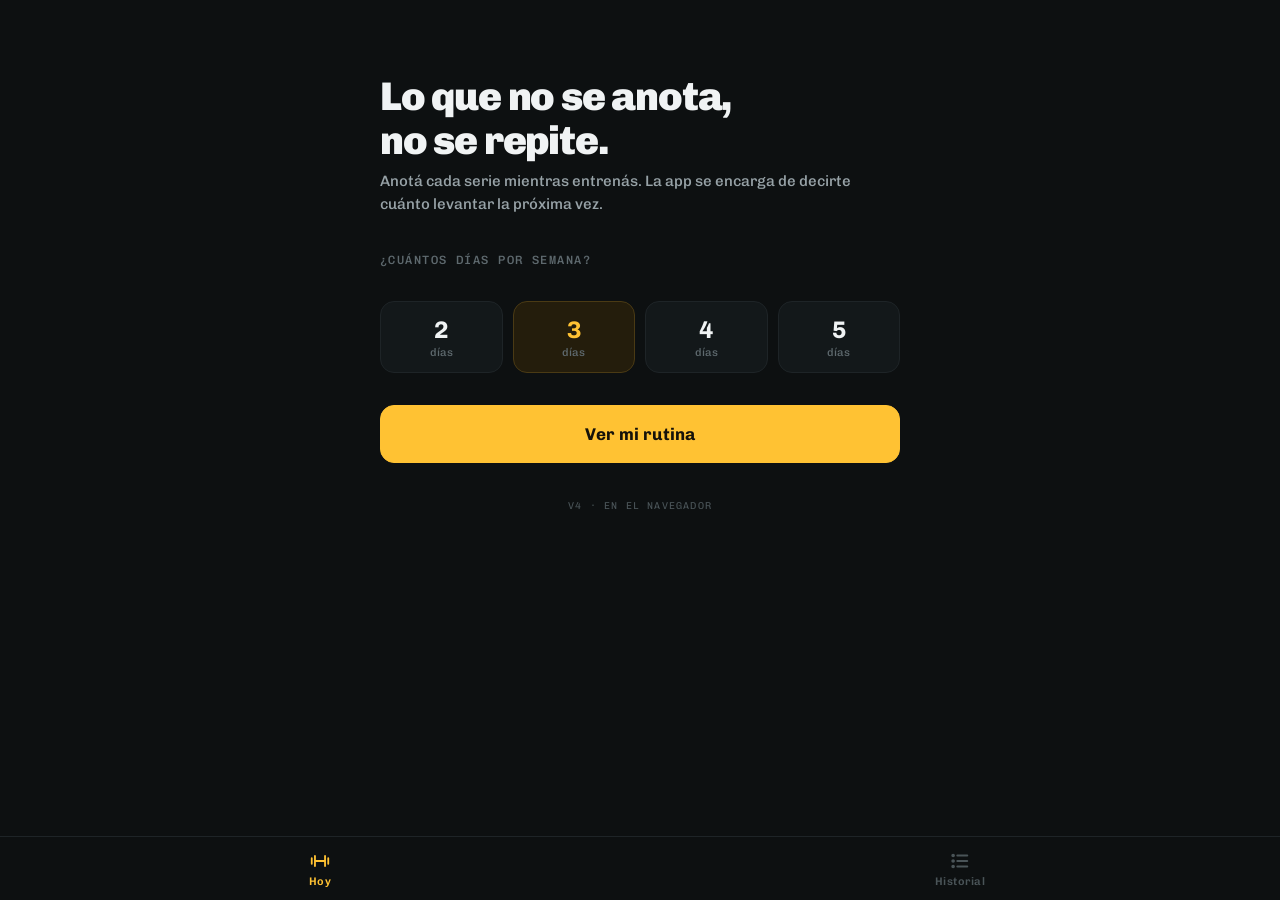
==== commit aabad7ec: "Interfaz: tokens, tipografia Chivo y las cuatro pantallas Implementado el diseño que paso Juan.  - T" ====
--- a/index.html
+++ b/index.html
@@ -3,19 +3,27 @@
 <head>
 <meta charset="utf-8">
 <meta name="viewport" content="width=device-width, initial-scale=1, viewport-fit=cover">
-<title>FitApp</title>
+<title>Fitapp</title>
 <meta name="description" content="Registrá tus entrenamientos. Funciona sin señal.">
 
 <link rel="manifest" href="manifest.webmanifest">
+
+<!-- Las fuentes vienen de Google. El service worker las guarda en la primera apertura con
+     señal, así que después funcionan en el subsuelo. Si aun así no llegaran, las pilas de
+     respaldo de estilos.css hacen que la app se vea bien igual, solo que con otra letra. -->
+<link rel="preconnect" href="https://fonts.googleapis.com">
+<link rel="preconnect" href="https://fonts.gstatic.com" crossorigin>
+<link rel="stylesheet" href="https://fonts.googleapis.com/css2?family=Chivo:wght@400;500;600;700;900&family=Chivo+Mono:wght@400;500;700&display=swap">
+
 <link rel="stylesheet" href="estilos.css">
 
 <!-- iOS ignora buena parte del manifest. Estas son las que hacen que, al agregarla a la
-     pantalla de inicio en iPhone, abra sin la barra de Safari. -->
+     pantalla de inicio en iPhone, abra sin la barra de Safari y respete los bordes. -->
 <meta name="apple-mobile-web-app-capable" content="yes">
 <meta name="apple-mobile-web-app-status-bar-style" content="black-translucent">
-<meta name="apple-mobile-web-app-title" content="FitApp">
+<meta name="apple-mobile-web-app-title" content="Fitapp">
 <link rel="apple-touch-icon" href="icons/icon-180.png">
-<meta name="theme-color" content="#0f1115">
+<meta name="theme-color" content="#0D1011">
 </head>
 <body>
 
@@ -24,7 +32,7 @@
 <div id="error" class="error-fatal" hidden></div>
 
 <main id="app" hidden>
-  <!-- Pantalla 1 · Elegir qué entrenar hoy -->
+  <!-- Pantalla 1 · Qué entrenar hoy (o la bienvenida, la primera vez) -->
   <section id="pantalla-hoy" class="pantalla"></section>
 
   <!-- Pantalla 2 · La sesión en curso. Es la que importa. -->
@@ -34,10 +42,7 @@
   <section id="pantalla-historial" class="pantalla" hidden></section>
 </main>
 
-<nav id="navegacion" class="nav" hidden>
-  <button type="button" data-ir="hoy" class="nav-boton activo">Hoy</button>
-  <button type="button" data-ir="historial" class="nav-boton">Historial</button>
-</nav>
+<nav id="navegacion" class="nav" hidden></nav>
 
 <script type="module" src="app.js"></script>
 </body>
--- a/estilos.css
+++ b/estilos.css
@@ -1,321 +1,615 @@
 /*
  * estilos.css — Pensado para usarse de pie, en un gimnasio, con las manos transpiradas.
  *
- * Tres reglas que gobiernan todo lo de abajo:
- *   1. Nada que haya que tocar mide menos de 48 px. Un dedo con la mano sudada no acierta
- *      a un botón chico, y cada error es un motivo más para dejar de registrar.
- *   2. Los números grandes y en fuente tabular, para leerlos de reojo entre series.
- *   3. Oscuro siempre. El gimnasio tiene luz mala y el celular se mira a media luz.
+ * Cuatro reglas que gobiernan todo lo de abajo:
+ *
+ *   1. El amarillo es el ÚNICO color de la app y significa una sola cosa: esto pasó, o
+ *      esto es lo que sigue. Serie completada, día entrenado, botón principal, récord.
+ *      Nunca decoración. Si algo tiene que destacarse y no es eso, se destaca con tamaño
+ *      o con peso tipográfico, no con color.
+ *   2. Nada tocable mide menos de 48 px. Android recomienda 48 y Apple 44; con los dedos
+ *      húmedos y de pie, el piso es 48.
+ *   3. Todo número lleva tabular-nums. Sin eso, 42,5 y 45 tienen distinto ancho y el
+ *      número salta cada vez que se toca el ±.
+ *   4. Nada se mueve de lugar entre una serie y la siguiente.
  */
 
 :root {
-  --fondo: #0f1115;
-  --panel: #171a21;
-  --panel2: #1e222b;
-  --borde: #2a2f3a;
-  --texto: #e8eaf0;
-  --tenue: #9aa3b5;
-  --acento: #4da3ff;
-  --ok: #3ddc84;
-  --mal: #ff6b6b;
-  --alerta: #ffc84d;
+  /*
+   * Zonas que el teléfono se reserva: arriba el Dynamic Island, abajo la barra de gestos.
+   * SOLO funcionan si el <meta viewport> lleva `viewport-fit=cover`, y solo existen con la
+   * app instalada: en una pestaña del navegador valen cero.
+   */
+  --safe-top: env(safe-area-inset-top, 0px);
+  --safe-bottom: env(safe-area-inset-bottom, 0px);
+
+  --bg: #0D1011;
+  --card: #13181A;
+  --card-alto: #171C1F;
+  --control: #222A2E;
+  --linea: #2A3235;
+  --linea-suave: #1E2427;
+
+  --texto: #F0F3F4;
+  --texto-2: #97A2A7;
+  --texto-3: #5E696E;
+  --texto-4: #4A5458;
+
+  --senal: #FFC233;
+  --senal-fondo: #241D0C;
+  --senal-borde: #4A3A14;
+
+  --alerta: #E06A5A;
+
   --alto-nav: 64px;
 }
 
 * { box-sizing: border-box; -webkit-tap-highlight-color: transparent; }
+
+/* Saca la espera de 300 ms que el navegador deja por si venía un doble toque. En una app
+   donde se aprieta el mismo botón 30 veces seguidas, se nota. */
+* { touch-action: manipulation; }
+
+/*
+ * Lo que separa "app" de "página web abierta en el celular": sin esto, mantener apretado
+ * un ejercicio ofrece copiar el texto, y arrastrar hace rebotar toda la pantalla.
+ */
+html, body {
+  -webkit-user-select: none;
+  user-select: none;
+  -webkit-touch-callout: none;
+  -webkit-tap-highlight-color: transparent;
+  overscroll-behavior-y: none;
+}
+input, textarea { -webkit-user-select: text; user-select: text; }
 
 body {
   margin: 0;
-  padding: 0 0 calc(var(--alto-nav) + env(safe-area-inset-bottom));
-  background: var(--fondo);
+  padding: 0 0 calc(var(--alto-nav) + var(--safe-bottom));
+  background: var(--bg);
   color: var(--texto);
-  font: 16px/1.5 -apple-system, BlinkMacSystemFont, "Segoe UI", Roboto, sans-serif;
+  font-family: Chivo, "Helvetica Neue", Arial, sans-serif;
+  font-size: 16px;
+  line-height: 1.5;
   -webkit-text-size-adjust: 100%;
-  overscroll-behavior-y: contain;
+  -webkit-font-smoothing: antialiased;
+}
+
+/* Todo lo que sea un número lleva esto. */
+.num {
+  font-family: "Chivo Mono", ui-monospace, Menlo, monospace;
+  font-variant-numeric: tabular-nums;
 }
 
 .pantalla {
   max-width: 560px;
   margin-inline: auto;
-  padding: 16px 16px 24px;
+  padding: calc(20px + var(--safe-top)) 20px 28px;
 }
 
 .cargando, .error-fatal {
-  padding: 32px 16px;
+  padding: calc(48px + var(--safe-top)) 20px 32px;
   text-align: center;
-  color: var(--tenue);
+  color: var(--texto-3);
 }
 .error-fatal {
-  color: var(--mal);
+  color: var(--alerta);
   text-align: left;
   max-width: 560px;
   margin-inline: auto;
   line-height: 1.6;
 }
 
-h1 { font-size: 1.4rem; margin: 0 0 4px; letter-spacing: -0.02em; }
-h2 { font-size: 1.05rem; margin: 0 0 8px; }
-.sub { margin: 0 0 20px; color: var(--tenue); font-size: 0.9rem; }
-
-/* ------------------------------------------------------------------ botones */
+/* ================================================================ tipografía */
+
+.etiqueta {
+  font-family: "Chivo Mono", ui-monospace, Menlo, monospace;
+  font-size: 12px;
+  font-weight: 500;
+  letter-spacing: 0.12em;
+  text-transform: uppercase;
+  color: var(--texto-3);
+}
+
+.titulo-pantalla {
+  font-size: 46px;
+  font-weight: 900;
+  line-height: 1.05;
+  letter-spacing: -0.03em;
+  margin: 4px 0 0;
+}
+
+.secundario {
+  font-size: 15px;
+  font-weight: 500;
+  color: var(--texto-2);
+  margin: 8px 0 0;
+}
+
+/* =================================================================== botones */
 
 button {
-  font: inherit;
+  font-family: inherit;
+  font-size: 16px;
   font-weight: 600;
   color: var(--texto);
-  background: var(--panel2);
-  border: 1px solid var(--borde);
-  border-radius: 12px;
+  background: var(--control);
+  border: 1px solid var(--linea);
+  border-radius: 14px;
   min-height: 48px;
   padding: 12px 16px;
   cursor: pointer;
 }
-button:active { transform: translateY(1px); }
-button:disabled { opacity: 0.4; }
-
-.principal {
-  background: var(--acento);
-  border-color: var(--acento);
-  color: #06121f;
-}
-.ancho { width: 100%; }
-.fila-botones { display: flex; gap: 8px; }
-.fila-botones > * { flex: 1; }
-
-/* ------------------------------------------------------- tarjetas de la lista */
+button:active { opacity: 0.75; }
+button:disabled { opacity: 0.3; }
+
+.boton-principal {
+  width: 100%;
+  min-height: 62px;
+  background: var(--senal);
+  border-color: var(--senal);
+  color: #16120A;
+  font-size: 17px;
+  font-weight: 700;
+}
+
+.boton-cta {
+  width: 100%;
+  min-height: 58px;
+  background: var(--senal);
+  border-color: var(--senal);
+  color: #16120A;
+  font-size: 17px;
+  font-weight: 700;
+}
+
+/* Con borde y sin relleno: es una salida, no el camino principal. */
+.boton-borde {
+  width: 100%;
+  min-height: 58px;
+  background: transparent;
+  border: 1px solid var(--linea);
+  color: var(--texto-2);
+}
+
+/* ===================================================== HOY · lista apilada */
 
 .tarjeta {
-  display: block;
-  width: 100%;
-  text-align: left;
-  background: var(--panel);
-  border: 1px solid var(--borde);
-  border-radius: 14px;
-  padding: 16px;
-  margin-bottom: 10px;
-}
-.tarjeta-titulo { font-size: 1.05rem; font-weight: 700; }
-.tarjeta-detalle { color: var(--tenue); font-size: 0.85rem; margin-top: 4px; }
-
-/* ==========================================================================
-   LA PANTALLA DE SESIÓN
-   ========================================================================== */
-
-.cabecera-sesion {
+  background: var(--card);
+  border: 1px solid var(--linea-suave);
+  border-radius: 18px;
+  overflow: hidden;
+}
+
+.fila-ejercicio {
+  display: flex;
+  align-items: center;
+  gap: 14px;
+  padding: 16px 18px;
+  min-height: 60px;
+}
+.fila-ejercicio + .fila-ejercicio { border-top: 1px solid var(--linea-suave); }
+
+.fila-numero {
+  font-family: "Chivo Mono", ui-monospace, Menlo, monospace;
+  font-variant-numeric: tabular-nums;
+  font-size: 13px;
+  font-weight: 500;
+  color: var(--texto-4);
+  min-width: 22px;
+}
+.fila-nombre { flex: 1; font-size: 16px; font-weight: 600; }
+.fila-dato {
+  font-family: "Chivo Mono", ui-monospace, Menlo, monospace;
+  font-variant-numeric: tabular-nums;
+  font-size: 13px;
+  font-weight: 500;
+  color: var(--texto-3);
+  white-space: nowrap;
+}
+
+.otros-dias { margin-top: 28px; }
+.otro-dia {
   display: flex;
   justify-content: space-between;
   align-items: center;
-  gap: 12px;
-  margin-bottom: 4px;
-}
-.cabecera-sesion button { min-height: 40px; padding: 8px 12px; font-size: 0.85rem; }
-
-.progreso {
-  color: var(--tenue);
-  font-size: 0.8rem;
-  text-transform: uppercase;
-  letter-spacing: 0.08em;
-  font-weight: 600;
-}
-
-.barra-progreso {
-  height: 4px;
-  background: var(--borde);
-  border-radius: 999px;
-  overflow: hidden;
-  margin: 10px 0 20px;
-}
-.barra-progreso > div { height: 100%; background: var(--acento); transition: width 0.3s; }
-
-.nombre-ejercicio { font-size: 1.5rem; font-weight: 700; letter-spacing: -0.02em; margin: 0; }
-.plan-ejercicio { color: var(--tenue); font-size: 0.9rem; margin: 4px 0 0; }
-
-.sugerencia {
-  background: rgba(77, 163, 255, 0.1);
-  border: 1px solid rgba(77, 163, 255, 0.35);
-  border-radius: 12px;
-  padding: 12px 14px;
-  margin: 16px 0;
-  font-size: 0.9rem;
-  line-height: 1.5;
-}
-.sugerencia.advertencia {
-  background: rgba(255, 200, 77, 0.1);
-  border-color: var(--alerta);
-}
-
-/* --- Las series ya hechas, como fichas chicas --- */
-
-.series-hechas { display: flex; flex-wrap: wrap; gap: 6px; margin-bottom: 16px; }
-.serie-hecha {
-  background: var(--panel2);
-  border: 1px solid var(--borde);
-  border-left: 3px solid var(--ok);
-  border-radius: 8px;
-  padding: 6px 10px;
-  font-size: 0.85rem;
-  font-variant-numeric: tabular-nums;
-}
-.serie-hecha .n { color: var(--tenue); margin-right: 6px; }
-
-/* --- La tarjeta de la serie que toca. El corazón de la app. --- */
-
-.serie-actual {
-  background: var(--panel);
-  border: 1px solid var(--borde);
-  border-radius: 16px;
-  padding: 16px;
-}
-
-.serie-numero {
-  color: var(--tenue);
-  font-size: 0.8rem;
-  text-transform: uppercase;
-  letter-spacing: 0.08em;
-  font-weight: 600;
-  margin-bottom: 12px;
-}
-
-.valores { display: flex; gap: 10px; margin-bottom: 14px; }
-
-.valor {
-  flex: 1;
-  background: var(--panel2);
-  border: 1px solid var(--borde);
-  border-radius: 12px;
-  padding: 10px;
-  text-align: center;
-}
-.valor-etiqueta {
-  color: var(--tenue);
-  font-size: 0.7rem;
-  text-transform: uppercase;
-  letter-spacing: 0.08em;
-  font-weight: 600;
-}
-
-/* El número es un botón: tocarlo abre el teclado, pero es la SALIDA DE EMERGENCIA.
-   El camino normal son los botones + y −, que no obligan a escribir nada. */
-.valor-numero {
-  display: block;
   width: 100%;
   background: none;
   border: none;
-  padding: 2px 0;
-  font-size: 2rem;
-  font-weight: 700;
-  font-variant-numeric: tabular-nums;
-  letter-spacing: -0.02em;
-  min-height: auto;
-}
-.valor-numero .unidad { font-size: 0.9rem; font-weight: 600; color: var(--tenue); margin-left: 2px; }
+  border-top: 1px solid var(--linea-suave);
+  border-radius: 0;
+  padding: 14px 2px;
+  color: var(--texto-3);
+  font-size: 15px;
+  font-weight: 500;
+  min-height: 52px;
+}
+
+.barra-inferior { margin-top: 28px; }
+
+/* ================================================================== SESIÓN */
+
+.sesion-cabecera { display: flex; align-items: flex-start; justify-content: space-between; gap: 12px; }
+.sesion-nombre { font-size: 20px; font-weight: 700; letter-spacing: -0.01em; margin: 6px 0 0; }
+.sesion-salir {
+  min-height: 48px;
+  min-width: 48px;
+  padding: 0;
+  background: none;
+  border: none;
+  color: var(--texto-3);
+  display: flex;
+  align-items: center;
+  justify-content: center;
+  flex: none;
+}
+
+/* Un segmento por ejercicio: se ve de un vistazo cuánto falta. */
+.segmentos { display: flex; gap: 4px; margin: 16px 0 24px; }
+.segmento { flex: 1; height: 3px; border-radius: 2px; background: var(--linea); }
+.segmento.hecho { background: var(--senal); }
+.segmento.actual { background: var(--texto-3); }
+
+/* --- Series ya hechas: filas compactas con el círculo amarillo --- */
+
+.hechas { margin-bottom: 20px; }
+.hecha {
+  display: flex;
+  align-items: center;
+  gap: 12px;
+  padding: 8px 2px;
+  min-height: 48px;
+}
+.hecha + .hecha { border-top: 1px solid var(--linea-suave); }
+
+.tilde {
+  width: 22px;
+  height: 22px;
+  border-radius: 50%;
+  background: var(--senal);
+  display: flex;
+  align-items: center;
+  justify-content: center;
+  flex: none;
+  color: #16120A;
+}
+.hecha-texto {
+  flex: 1;
+  font-family: "Chivo Mono", ui-monospace, Menlo, monospace;
+  font-variant-numeric: tabular-nums;
+  font-size: 15px;
+  font-weight: 500;
+  color: var(--texto-2);
+}
+.hecha-borrar {
+  min-height: 48px;
+  min-width: 48px;
+  padding: 0;
+  background: none;
+  border: none;
+  color: var(--texto-4);
+  display: flex;
+  align-items: center;
+  justify-content: center;
+  flex: none;
+}
+.hecha-borrar.confirmando { color: var(--alerta); }
+
+/* --- La tarjeta de la serie que toca. El corazón de la app. --- */
+
+.tarjeta-serie {
+  background: var(--card);
+  border: 1px solid var(--linea);
+  border-radius: 20px;
+  padding: 18px;
+}
+
+.tarjeta-serie-cabecera {
+  display: flex;
+  justify-content: space-between;
+  align-items: baseline;
+  gap: 12px;
+  margin-bottom: 18px;
+}
+
+/* Regla 3: lo de la vez pasada se ve EN LA MISMA TARJETA donde se carga. */
+.vez-pasada { text-align: right; }
+
+.valor-bloque { display: flex; align-items: center; justify-content: center; gap: 12px; }
+
+.peso-grande {
+  font-family: "Chivo Mono", ui-monospace, Menlo, monospace;
+  font-variant-numeric: tabular-nums;
+  font-size: 56px;
+  font-weight: 700;
+  line-height: 1;
+  letter-spacing: -0.03em;
+  background: none;
+  border: none;
+  color: var(--texto);
+  padding: 0;
+  min-height: 64px;
+  min-width: 150px;
+}
+.reps-grande {
+  font-family: "Chivo Mono", ui-monospace, Menlo, monospace;
+  font-variant-numeric: tabular-nums;
+  font-size: 36px;
+  font-weight: 700;
+  line-height: 1;
+  background: none;
+  border: none;
+  color: var(--texto);
+  padding: 0;
+  min-height: 48px;
+  min-width: 100px;
+}
+.unidad { font-size: 16px; font-weight: 500; color: var(--texto-3); margin-left: 4px; }
+
+.mas-menos {
+  display: flex;
+  align-items: center;
+  justify-content: center;
+  padding: 0;
+  background: var(--control);
+  border: 1px solid var(--linea);
+  border-radius: 16px;
+  color: var(--texto);
+  font-family: "Chivo Mono", ui-monospace, Menlo, monospace;
+  font-size: 24px;
+  font-weight: 500;
+  flex: none;
+}
+.mas-menos.grande { width: 56px; height: 56px; }
+.mas-menos.chico { width: 48px; height: 48px; font-size: 20px; }
+
+.separador { height: 1px; background: var(--linea-suave); margin: 18px 0; }
 
 .valor-entrada {
-  width: 100%;
-  background: var(--fondo);
-  border: 2px solid var(--acento);
-  border-radius: 8px;
+  width: 150px;
+  background: var(--bg);
+  border: 2px solid var(--senal);
+  border-radius: 12px;
   color: var(--texto);
-  font: inherit;
-  font-size: 1.5rem;
+  font-family: "Chivo Mono", ui-monospace, Menlo, monospace;
+  font-variant-numeric: tabular-nums;
+  font-size: 32px;
   font-weight: 700;
   text-align: center;
-  padding: 6px;
-}
-
-.pasos { display: flex; gap: 6px; margin-top: 6px; }
-.paso {
-  flex: 1;
-  min-height: 44px;
   padding: 8px;
-  font-size: 1.1rem;
-  font-weight: 700;
-  border-radius: 10px;
-}
-.paso:disabled { opacity: 0.25; }
-
-/* El botón que se toca una vez por serie. Tiene que ser el más grande de la pantalla. */
-.confirmar {
-  width: 100%;
-  min-height: 64px;
-  font-size: 1.15rem;
-  background: var(--ok);
-  border-color: var(--ok);
-  color: #05210f;
-  border-radius: 14px;
-}
-
-.por-lado {
-  color: var(--tenue);
-  font-size: 0.78rem;
-  text-align: center;
-  margin: 10px 0 0;
-}
-
-/* --- Los tres botones de esfuerzo, al terminar el ejercicio --- */
-
-.esfuerzo { background: var(--panel); border: 1px solid var(--alerta); border-radius: 16px; padding: 16px; }
-.esfuerzo h2 { margin-bottom: 4px; }
-.esfuerzo .sub { margin-bottom: 14px; }
-.esfuerzo-botones { display: flex; flex-direction: column; gap: 8px; }
-.esfuerzo-botones button { min-height: 56px; text-align: left; padding-left: 18px; }
-.esfuerzo-botones .detalle { display: block; font-weight: 400; font-size: 0.8rem; color: var(--tenue); }
-
-/* --- El momento del descanso ---
-   PROVISORIO A PROPÓSITO. El diseño definitivo depende de si la alarma aguanta con el
-   teléfono en el bolsillo en Android. Hoy solo muestra la cuenta y deja cerrarla. */
+}
+
+/*
+ * Regla 2: "Listo" queda en la misma posición EXACTA entre una serie y la siguiente.
+ * Por eso el bloque de arriba tiene medidas fijas (los números tienen min-width y los ±
+ * miden siempre lo mismo) y esta zona no cambia de alto nunca. Si el layout se corriera un
+ * pixel, se rompería el ritmo en la tarea más repetitiva de la app.
+ */
+.zona-confirmar { margin-top: 20px; }
+
+.nota-lado { font-size: 13px; color: var(--texto-3); text-align: center; margin: 14px 0 0; }
+
+/* --- Los tres botones de esfuerzo --- */
+
+.esfuerzo-opciones { display: flex; flex-direction: column; gap: 10px; margin-top: 20px; }
+.esfuerzo-opciones button {
+  min-height: 58px;
+  text-align: left;
+  padding: 12px 18px;
+  background: var(--card);
+}
+.esfuerzo-opciones .detalle {
+  display: block;
+  font-size: 13px;
+  font-weight: 400;
+  color: var(--texto-3);
+  margin-top: 2px;
+}
+
+/* ================================================================ DESCANSO
+   PROVISORIO: el diseño definitivo depende de si la alarma aguanta en el bolsillo en
+   Android. Si aguanta, esto tiene que estar pensado para guardar el teléfono; si no
+   aguanta, para mirarlo. Son dos diseños opuestos. */
 
 .descanso {
   position: fixed;
-  left: 0; right: 0;
-  bottom: calc(var(--alto-nav) + env(safe-area-inset-bottom));
-  background: var(--panel2);
-  border-top: 2px solid var(--acento);
-  padding: 12px 16px calc(12px + env(safe-area-inset-bottom));
-  display: flex;
-  align-items: center;
-  gap: 14px;
-  z-index: 20;
-}
-.descanso-numero {
-  font-size: 2rem;
-  font-weight: 700;
-  font-variant-numeric: tabular-nums;
-  color: var(--acento);
-  min-width: 90px;
-}
-.descanso.sono .descanso-numero { color: var(--ok); }
-.descanso-texto { flex: 1; font-size: 0.85rem; color: var(--tenue); line-height: 1.4; }
-.descanso button { min-height: 44px; padding: 10px 14px; font-size: 0.9rem; }
+  inset: 0;
+  background: var(--bg);
+  z-index: 30;
+  display: flex;
+  flex-direction: column;
+  align-items: center;
+  justify-content: center;
+  gap: 26px;
+  padding: calc(24px + var(--safe-top)) 20px calc(24px + var(--safe-bottom));
+}
+
+.anillo { position: relative; width: 236px; height: 236px; flex: none; }
+.anillo svg { width: 100%; height: 100%; transform: rotate(-90deg); }
+.anillo-pista { stroke: var(--linea); }
+.anillo-progreso { stroke: var(--senal); transition: stroke-dashoffset 0.5s linear; }
+.anillo-numero {
+  position: absolute;
+  inset: 0;
+  display: flex;
+  align-items: center;
+  justify-content: center;
+  font-family: "Chivo Mono", ui-monospace, Menlo, monospace;
+  font-variant-numeric: tabular-nums;
+  font-size: 62px;
+  font-weight: 700;
+  letter-spacing: -0.03em;
+}
+
+.ajuste-tiempo { display: flex; gap: 12px; }
+.ajuste-tiempo button {
+  min-height: 56px;
+  min-width: 98px;
+  font-family: "Chivo Mono", ui-monospace, Menlo, monospace;
+  font-variant-numeric: tabular-nums;
+}
+
+.despues {
+  width: 100%;
+  max-width: 340px;
+  background: var(--card);
+  border: 1px solid var(--linea-suave);
+  border-radius: 18px;
+  padding: 16px 18px;
+}
+.despues-valor {
+  font-family: "Chivo Mono", ui-monospace, Menlo, monospace;
+  font-variant-numeric: tabular-nums;
+  font-size: 20px;
+  font-weight: 700;
+  margin-top: 6px;
+}
+.descanso .boton-borde { max-width: 340px; }
 .descanso-provisorio {
-  font-size: 0.65rem;
-  color: var(--alerta);
+  font-family: "Chivo Mono", ui-monospace, Menlo, monospace;
+  font-size: 11px;
+  letter-spacing: 0.1em;
   text-transform: uppercase;
+  color: var(--texto-4);
+  text-align: center;
+}
+
+/* ============================================================== HISTORIAL */
+
+.semana { display: flex; gap: 6px; margin: 20px 0 32px; }
+.dia-semana { flex: 1; text-align: center; }
+.dia-semana .inicial {
+  font-family: "Chivo Mono", ui-monospace, Menlo, monospace;
+  font-size: 11px;
+  font-weight: 500;
+  color: var(--texto-4);
   letter-spacing: 0.06em;
 }
-
-/* ------------------------------------------------------------------ mensajes */
+.dia-cuadro {
+  height: 44px;
+  margin-top: 6px;
+  border-radius: 10px;
+  background: var(--card);
+  border: 1px solid var(--linea-suave);
+  display: flex;
+  align-items: center;
+  justify-content: center;
+  color: #16120A;
+}
+.dia-cuadro.entrenado { background: var(--senal); border-color: var(--senal); }
+.dia-cuadro.hoy:not(.entrenado) { border-color: var(--texto-3); }
+
+.sesion-fila {
+  display: flex;
+  align-items: center;
+  gap: 16px;
+  padding: 16px 0;
+  border-top: 1px solid var(--linea-suave);
+  min-height: 72px;
+}
+.sesion-fecha { text-align: center; min-width: 46px; flex: none; }
+.sesion-fecha .dia {
+  font-family: "Chivo Mono", ui-monospace, Menlo, monospace;
+  font-variant-numeric: tabular-nums;
+  font-size: 26px;
+  font-weight: 700;
+  line-height: 1;
+}
+.sesion-fecha .mes {
+  font-family: "Chivo Mono", ui-monospace, Menlo, monospace;
+  font-size: 11px;
+  text-transform: uppercase;
+  letter-spacing: 0.08em;
+  color: var(--texto-4);
+  margin-top: 3px;
+}
+.sesion-linea { width: 1px; align-self: stretch; background: var(--linea); flex: none; }
+.sesion-cuerpo { flex: 1; min-width: 0; }
+.sesion-titulo { font-size: 16px; font-weight: 600; }
+.sesion-datos {
+  font-family: "Chivo Mono", ui-monospace, Menlo, monospace;
+  font-variant-numeric: tabular-nums;
+  font-size: 13px;
+  color: var(--texto-3);
+  margin-top: 4px;
+}
+.marca {
+  font-family: "Chivo Mono", ui-monospace, Menlo, monospace;
+  font-size: 10px;
+  font-weight: 700;
+  letter-spacing: 0.12em;
+  text-transform: uppercase;
+  padding: 3px 7px;
+  border-radius: 5px;
+  margin-left: 8px;
+  white-space: nowrap;
+}
+.marca.record { background: var(--senal-fondo); color: var(--senal); border: 1px solid var(--senal-borde); }
+.marca.incompleto { background: var(--control); color: var(--texto-3); border: 1px solid var(--linea); }
+
+/* ============================================================ PRIMERA VEZ */
+
+.bienvenida { padding-top: 6vh; }
+.frase-fuerte {
+  font-size: 40px;
+  font-weight: 900;
+  line-height: 1.1;
+  letter-spacing: -0.03em;
+  margin: 0;
+}
+.opciones-dias { display: flex; gap: 10px; margin: 32px 0; }
+.opcion-dia {
+  flex: 1;
+  min-height: 72px;
+  display: flex;
+  flex-direction: column;
+  align-items: center;
+  justify-content: center;
+  gap: 2px;
+  background: var(--card);
+  border: 1px solid var(--linea-suave);
+}
+.opcion-dia .n {
+  font-family: "Chivo Mono", ui-monospace, Menlo, monospace;
+  font-variant-numeric: tabular-nums;
+  font-size: 24px;
+  font-weight: 700;
+}
+.opcion-dia .txt { font-size: 11px; color: var(--texto-3); font-weight: 500; }
+.opcion-dia.elegida { background: var(--senal-fondo); border-color: var(--senal-borde); }
+.opcion-dia.elegida .n { color: var(--senal); }
+
+/* ================================================================= varios */
 
 .aviso {
-  background: rgba(255, 200, 77, 0.12);
-  border: 1px solid var(--alerta);
-  border-radius: 12px;
-  padding: 12px 14px;
-  margin: 12px 0;
-  font-size: 0.85rem;
+  background: var(--senal-fondo);
+  border: 1px solid var(--senal-borde);
+  border-radius: 14px;
+  padding: 14px 16px;
+  margin: 16px 0;
+  font-size: 14px;
   line-height: 1.5;
-}
-.vacio { color: var(--tenue); font-size: 0.9rem; text-align: center; padding: 32px 16px; }
-
-/* --------------------------------------------------------------- navegación */
+  color: var(--texto-2);
+}
+.vacio { color: var(--texto-3); font-size: 15px; text-align: center; padding: 40px 16px; }
+
+.marca-version {
+  font-family: "Chivo Mono", ui-monospace, Menlo, monospace;
+  color: var(--texto-4);
+  font-size: 10px;
+  text-align: center;
+  margin: 36px 0 0;
+  letter-spacing: 0.12em;
+  text-transform: uppercase;
+}
 
 .nav {
   position: fixed;
   left: 0; right: 0; bottom: 0;
-  height: calc(var(--alto-nav) + env(safe-area-inset-bottom));
-  padding-bottom: env(safe-area-inset-bottom);
-  background: var(--panel);
-  border-top: 1px solid var(--borde);
+  height: calc(var(--alto-nav) + var(--safe-bottom));
+  padding-bottom: var(--safe-bottom);
+  background: var(--bg);
+  border-top: 1px solid var(--linea-suave);
   display: flex;
   z-index: 10;
 }
@@ -324,7 +618,14 @@
   background: none;
   border: none;
   border-radius: 0;
-  color: var(--tenue);
-  font-size: 0.85rem;
-}
-.nav-boton.activo { color: var(--acento); }
+  color: var(--texto-4);
+  font-size: 11px;
+  font-weight: 600;
+  display: flex;
+  flex-direction: column;
+  align-items: center;
+  justify-content: center;
+  gap: 3px;
+  letter-spacing: 0.04em;
+}
+.nav-boton.activo { color: var(--senal); }
